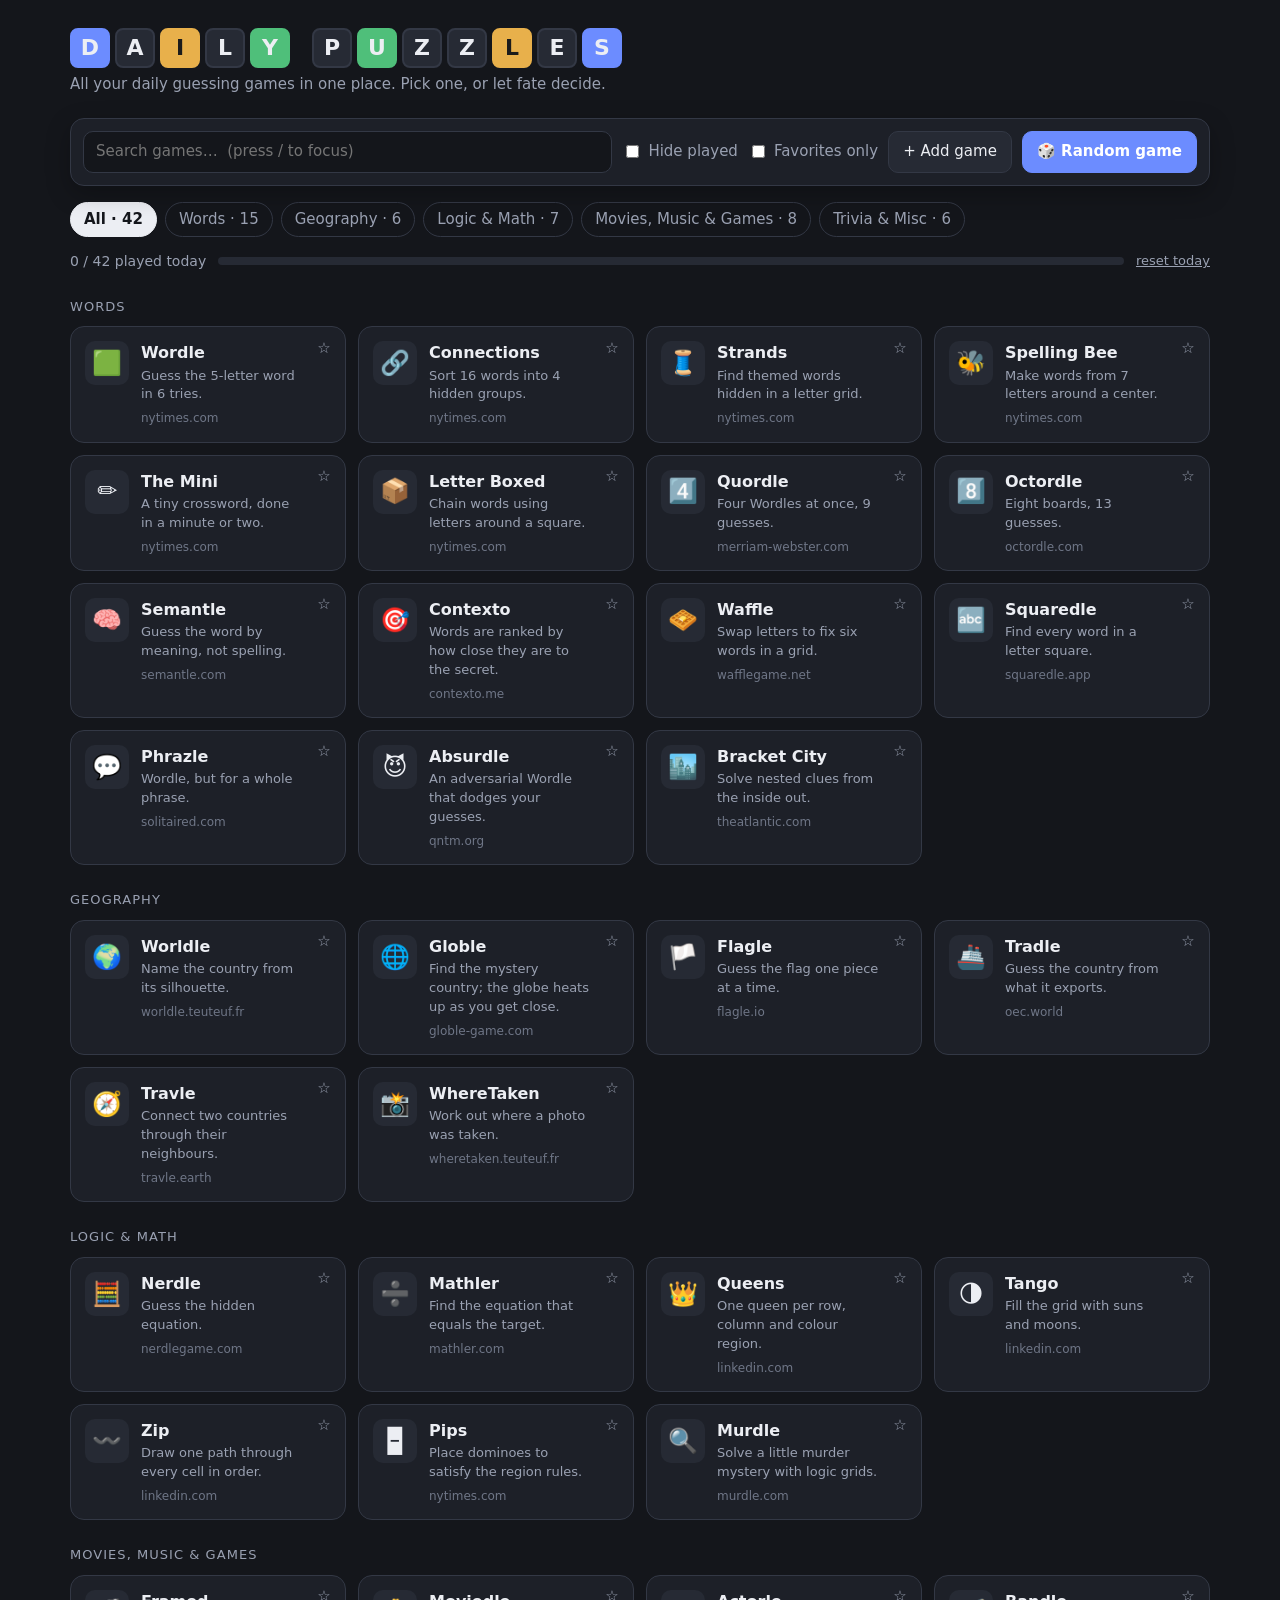
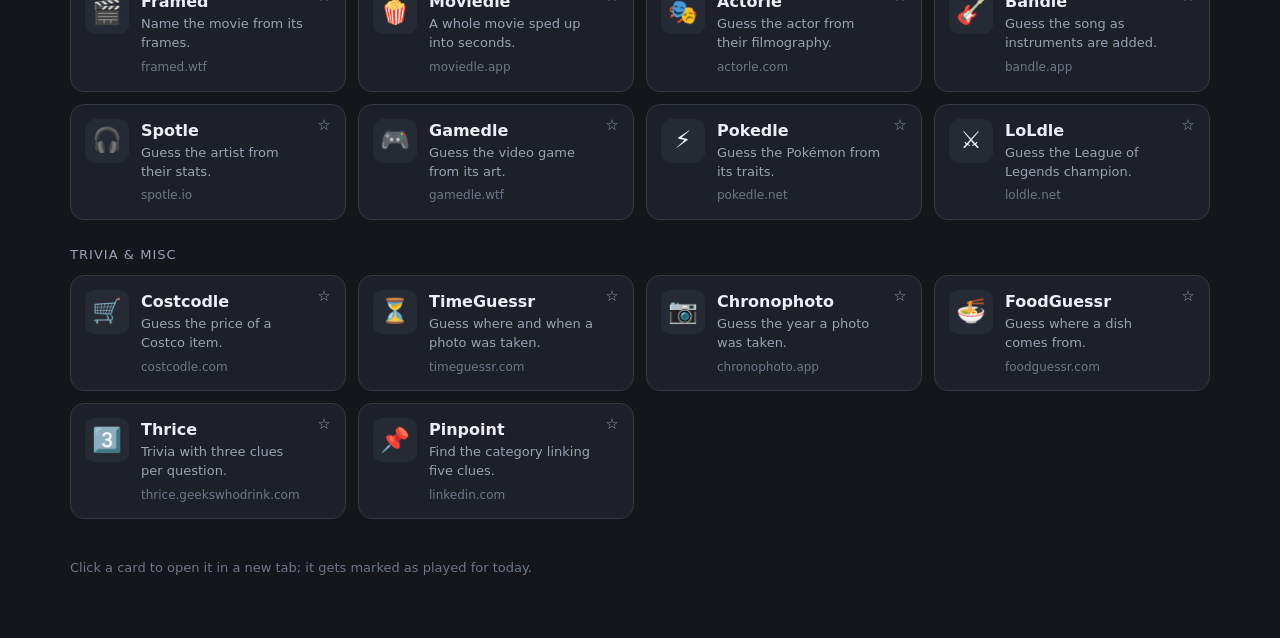
==== index.html @ e93428b4 "Puzzle Hub: daily guessing-game dashboard with random picker Co-Authored-By: Claude Opus 5.5 <norepl" ====
<!doctype html>
<html lang="en">
<head>
  <meta charset="utf-8">
  <meta name="viewport" content="width=device-width, initial-scale=1">
  <title>Daily Puzzles</title>
  <link rel="icon" href="data:image/svg+xml,<svg xmlns='http://www.w3.org/2000/svg' viewBox='0 0 100 100'><text y='.9em' font-size='90'>🧩</text></svg>">
  <link rel="stylesheet" href="style.css">
</head>
<body>
<div class="wrap">
  <header class="title">
    <div class="tiles" aria-label="Daily">
      <span class="tile a">D</span><span class="tile">A</span><span class="tile w">I</span><span class="tile">L</span><span class="tile g">Y</span>
    </div>
    <div class="tiles" aria-label="Puzzles">
      <span class="tile">P</span><span class="tile g">U</span><span class="tile">Z</span><span class="tile">Z</span><span class="tile w">L</span><span class="tile">E</span><span class="tile a">S</span>
    </div>
  </header>
  <p class="subtitle">All your daily guessing games in one place. Pick one, or let fate decide.</p>

  <div class="toolbar">
    <input id="search" class="search" type="search" placeholder="Search games…  (press / to focus)" autocomplete="off">
    <label class="toggle"><input type="checkbox" id="hidePlayed"> Hide played</label>
    <label class="toggle"><input type="checkbox" id="favOnly"> Favorites only</label>
    <button class="btn" id="addBtn">+ Add game</button>
    <a class="btn primary" id="randomBtn" href="random.html" title="Shortcut: R">🎲 Random game</a>
  </div>

  <div class="chips" id="chips"></div>

  <div class="progress">
    <span id="progressText"></span>
    <div class="bar"><span id="progressBar"></span></div>
    <button class="linkish" id="resetBtn">reset today</button>
  </div>

  <main id="list"></main>

  <footer class="footer">
    <span>Click a card to open it in a new tab; it gets marked as played for today.</span>
    <button class="linkish" id="restoreBtn" hidden>restore removed games</button>
  </footer>
</div>

<dialog id="addDialog">
  <form method="dialog" id="addForm">
    <h2>Add a game</h2>
    <label class="field">Name <input name="name" required maxlength="40" placeholder="e.g. Hexcodle"></label>
    <label class="field">URL <input name="url" type="url" required placeholder="https://…"></label>
    <div class="row">
      <label class="field">Category <select name="cat" id="catSelect"></select></label>
      <label class="field" style="flex:0 0 90px">Icon <input name="icon" maxlength="4" placeholder="🎲"></label>
    </div>
    <label class="field">Short description <input name="desc" maxlength="80" placeholder="Optional"></label>
    <div class="dialog-actions">
      <button class="btn ghost" value="cancel" formnovalidate>Cancel</button>
      <button class="btn primary" value="save">Add</button>
    </div>
  </form>
</dialog>

<script src="games.js"></script>
<script src="store.js"></script>
<script>
  const $ = sel => document.querySelector(sel);
  const ui = { cat: "", q: "", hidePlayed: false, favOnly: false };

  const prefs = JSON.parse(localStorage.getItem("daily-puzzles:ui") || "{}");
  Object.assign(ui, { cat: prefs.cat || "", hidePlayed: !!prefs.hidePlayed, favOnly: !!prefs.favOnly });
  $("#hidePlayed").checked = ui.hidePlayed;
  $("#favOnly").checked = ui.favOnly;
  const savePrefs = () => localStorage.setItem("daily-puzzles:ui",
    JSON.stringify({ cat: ui.cat, hidePlayed: ui.hidePlayed, favOnly: ui.favOnly }));

  const host = url => { try { return new URL(url).hostname.replace(/^www\./, ""); } catch { return url; } };
  const esc = s => String(s ?? "").replace(/[&<>"']/g, c => ({ "&": "&amp;", "<": "&lt;", ">": "&gt;", '"': "&quot;", "'": "&#39;" }[c]));

  function cardHTML(g, s) {
    const played = s.played.includes(g.id);
    const fav = s.favorites.includes(g.id);
    return `
      <a class="card ${played ? "played" : ""}" href="${esc(g.url)}" target="_blank" rel="noopener" data-id="${esc(g.id)}">
        <div class="icon">${played ? "✓" : esc(g.icon || "🎲")}</div>
        <div class="body">
          <div class="name">${esc(g.name)}<span class="done-badge">PLAYED</span></div>
          <div class="desc">${esc(g.desc || "")}</div>
          <div class="host">${esc(host(g.url))}</div>
        </div>
        <div class="card-actions">
          <button class="icon-btn ${fav ? "fav-on" : ""}" data-act="fav" title="${fav ? "Unfavorite" : "Favorite"}">${fav ? "★" : "☆"}</button>
          <button class="icon-btn more" data-act="played" title="${played ? "Mark as not played" : "Mark as played"}">${played ? "↺" : "✓"}</button>
          <button class="icon-btn more" data-act="remove" title="Remove from dashboard">✕</button>
        </div>
      </a>`;
  }

  function renderChips(all) {
    const cats = [...new Set([...window.CATEGORIES, ...all.map(g => g.cat)])].filter(Boolean);
    $("#chips").innerHTML = [["", "All"], ...cats.map(c => [c, c])]
      .map(([v, l]) => {
        const n = v ? all.filter(g => g.cat === v).length : all.length;
        return `<button class="chip ${ui.cat === v ? "on" : ""}" data-cat="${esc(v)}">${esc(l)} · ${n}</button>`;
      }).join("");
    $("#catSelect").innerHTML = cats.map(c => `<option>${esc(c)}</option>`).join("");
  }

  function render() {
    const s = Store.get();
    const all = Store.allGames();
    renderChips(all);

    // progress (out of the games in the current category)
    const pool = Store.filter(all, { cat: ui.cat });
    const done = pool.filter(g => s.played.includes(g.id)).length;
    $("#progressText").textContent = `${done} / ${pool.length} played today${ui.cat ? ` in ${ui.cat}` : ""}`;
    $("#progressBar").style.width = pool.length ? `${(done / pool.length) * 100}%` : "0";

    const shown = Store.filter(all, { cat: ui.cat, q: ui.q, fav: ui.favOnly, unplayed: ui.hidePlayed });

    // random link mirrors the current category / favorites filter
    const p = new URLSearchParams();
    if (ui.cat) p.set("cat", ui.cat);
    if (ui.favOnly) p.set("fav", "1");
    $("#randomBtn").href = "random.html" + (p.toString() ? "?" + p : "");

    $("#restoreBtn").hidden = Store.hiddenGames().length === 0;

    if (!shown.length) {
      $("#list").innerHTML = `<div class="empty">${ui.hidePlayed && !ui.q ? "🎉 You've played everything here today." : "No games match."}</div>`;
      return;
    }

    let html = "";
    const section = (title, games) => games.length
      ? `<div class="section-title">${esc(title)}</div><div class="grid">${games.map(g => cardHTML(g, s)).join("")}</div>` : "";

    if (ui.cat || ui.favOnly || ui.q) {
      html = section(ui.cat || (ui.favOnly ? "Favorites" : "Results"), shown);
    } else {
      const favs = shown.filter(g => s.favorites.includes(g.id));
      const rest = shown.filter(g => !s.favorites.includes(g.id));
      html += section("★ Favorites", favs);
      const cats = [...new Set(rest.map(g => g.cat))];
      cats.sort((a, b) => (window.CATEGORIES.indexOf(a) + 1 || 99) - (window.CATEGORIES.indexOf(b) + 1 || 99));
      for (const c of cats) html += section(c, rest.filter(g => g.cat === c));
    }
    $("#list").innerHTML = html;
  }

  // ---- events ----
  $("#list").addEventListener("click", e => {
    const card = e.target.closest(".card");
    if (!card) return;
    const id = card.dataset.id;
    const btn = e.target.closest("[data-act]");
    if (btn) {
      e.preventDefault();
      const act = btn.dataset.act;
      if (act === "fav") Store.toggleFavorite(id);
      if (act === "played") Store.get().played.includes(id) ? Store.unmarkPlayed(id) : Store.markPlayed(id);
      if (act === "remove") {
        const g = Store.allGames().find(x => x.id === id);
        if (!confirm(`Remove "${g?.name}" from the dashboard?`)) return;
        Store.removeGame(id);
      }
      render();
      return;
    }
    // normal click / middle click opens the site; mark as played
    Store.markPlayed(id);
    setTimeout(render, 50);
  });
  $("#list").addEventListener("auxclick", e => {
    const card = e.target.closest(".card");
    if (card && e.button === 1 && !e.target.closest("[data-act]")) { Store.markPlayed(card.dataset.id); setTimeout(render, 50); }
  });

  $("#chips").addEventListener("click", e => {
    const chip = e.target.closest(".chip");
    if (!chip) return;
    ui.cat = chip.dataset.cat;
    savePrefs(); render();
  });
  $("#search").addEventListener("input", e => { ui.q = e.target.value; render(); });
  $("#hidePlayed").addEventListener("change", e => { ui.hidePlayed = e.target.checked; savePrefs(); render(); });
  $("#favOnly").addEventListener("change", e => { ui.favOnly = e.target.checked; savePrefs(); render(); });
  $("#resetBtn").addEventListener("click", () => { if (confirm("Clear today's played marks?")) { Store.resetPlayed(); render(); } });
  $("#restoreBtn").addEventListener("click", () => { Store.restoreAll(); render(); });

  $("#addBtn").addEventListener("click", () => { $("#addForm").reset(); $("#addDialog").showModal(); });
  $("#addDialog").addEventListener("close", () => {
    if ($("#addDialog").returnValue !== "save") return;
    const f = new FormData($("#addForm"));
    const name = f.get("name").trim();
    Store.addCustom({
      id: "custom-" + name.toLowerCase().replace(/[^a-z0-9]+/g, "-") + "-" + Date.now().toString(36),
      name, url: f.get("url").trim(), cat: f.get("cat"),
      icon: f.get("icon").trim() || "🎲", desc: f.get("desc").trim(),
    });
    render();
  });

  document.addEventListener("keydown", e => {
    if (e.target.matches("input, textarea, select") || e.ctrlKey || e.metaKey || e.altKey) return;
    if (e.key === "/") { e.preventDefault(); $("#search").focus(); }
    if (e.key.toLowerCase() === "r") location.href = $("#randomBtn").href;
  });

  // refresh when coming back from another tab (e.g. after the random page marked something)
  window.addEventListener("focus", render);
  window.addEventListener("pageshow", render);

  render();
</script>
</body>
</html>
---- style.css ----
:root {
  --bg: #14161b;
  --panel: #1d2028;
  --panel-2: #262a34;
  --line: #333845;
  --text: #eceef3;
  --muted: #9aa1b2;
  --accent: #6c8cff;
  --good: #4fbf7a;
  --warm: #e8b04b;
  --danger: #e2605b;
  --radius: 14px;
}

* { box-sizing: border-box; }

html, body { margin: 0; }

body {
  background: var(--bg);
  color: var(--text);
  font: 15px/1.45 system-ui, -apple-system, "Segoe UI", Roboto, sans-serif;
  min-height: 100vh;
}

a { color: inherit; }

button, input, select {
  font: inherit;
  color: inherit;
}

.wrap { max-width: 1180px; margin: 0 auto; padding: 28px 20px 60px; }

/* ---------- Title tiles ---------- */
.title { display: flex; flex-wrap: wrap; gap: 14px 22px; align-items: center; margin-bottom: 6px; }
.tiles { display: flex; gap: 5px; }
.tile {
  width: 40px; height: 40px;
  display: grid; place-items: center;
  font-weight: 800; font-size: 22px; text-transform: uppercase;
  border-radius: 8px;
  background: var(--panel-2);
  border: 2px solid var(--line);
  animation: flip .5s ease both;
}
.tile.a { background: var(--accent); border-color: var(--accent); }
.tile.g { background: var(--good); border-color: var(--good); }
.tile.w { background: var(--warm); border-color: var(--warm); color: #1b1b1b; }
@keyframes flip { from { transform: rotateX(90deg); } to { transform: rotateX(0); } }

.subtitle { color: var(--muted); margin: 4px 0 22px; }

/* ---------- Toolbar ---------- */
.toolbar {
  display: flex; flex-wrap: wrap; gap: 10px; align-items: center;
  background: var(--panel);
  border: 1px solid var(--line);
  border-radius: var(--radius);
  padding: 12px;
  position: sticky; top: 10px; z-index: 5;
  box-shadow: 0 8px 24px rgba(0,0,0,.25);
}
.search {
  flex: 1 1 220px;
  background: var(--bg);
  border: 1px solid var(--line);
  border-radius: 10px;
  padding: 9px 12px;
  outline: none;
}
.search:focus { border-color: var(--accent); }

.btn {
  border: 1px solid var(--line);
  background: var(--panel-2);
  border-radius: 10px;
  padding: 9px 14px;
  cursor: pointer;
  white-space: nowrap;
  text-decoration: none;
  display: inline-flex; align-items: center; gap: 6px;
}
.btn:hover { border-color: var(--muted); }
.btn.primary { background: var(--accent); border-color: var(--accent); color: #fff; font-weight: 700; }
.btn.primary:hover { filter: brightness(1.1); }
.btn.ghost { background: transparent; }
.btn.small { padding: 5px 10px; font-size: 13px; }

.toggle { display: inline-flex; align-items: center; gap: 6px; color: var(--muted); cursor: pointer; user-select: none; }
.toggle input { accent-color: var(--accent); }

.chips { display: flex; flex-wrap: wrap; gap: 8px; margin: 16px 0 6px; }
.chip {
  border: 1px solid var(--line);
  background: transparent;
  color: var(--muted);
  border-radius: 999px;
  padding: 6px 13px;
  cursor: pointer;
}
.chip.on { background: var(--text); color: var(--bg); border-color: var(--text); font-weight: 600; }

/* ---------- Progress ---------- */
.progress { display: flex; align-items: center; gap: 12px; margin: 14px 0 18px; color: var(--muted); font-size: 14px; }
.bar { flex: 1; height: 8px; background: var(--panel-2); border-radius: 99px; overflow: hidden; }
.bar > span { display: block; height: 100%; background: var(--good); width: 0; transition: width .3s; }
.linkish { background: none; border: 0; color: var(--muted); text-decoration: underline; cursor: pointer; padding: 0; font-size: 13px; }
.linkish:hover { color: var(--text); }

/* ---------- Grid ---------- */
.section-title { font-size: 13px; letter-spacing: .08em; text-transform: uppercase; color: var(--muted); margin: 26px 0 10px; }
.grid { display: grid; grid-template-columns: repeat(auto-fill, minmax(240px, 1fr)); gap: 12px; }

.card {
  position: relative;
  display: flex; gap: 12px; align-items: flex-start;
  background: var(--panel);
  border: 1px solid var(--line);
  border-radius: var(--radius);
  padding: 14px 14px 14px 14px;
  text-decoration: none;
  transition: transform .12s, border-color .12s, background .12s;
}
.card:hover { transform: translateY(-2px); border-color: var(--accent); background: #212532; }
.card .icon {
  flex: none; width: 44px; height: 44px; border-radius: 10px;
  display: grid; place-items: center; font-size: 24px;
  background: var(--panel-2);
}
.card .body { min-width: 0; padding-right: 26px; }
.card .name { font-weight: 700; font-size: 16px; }
.card .desc { color: var(--muted); font-size: 13px; margin-top: 2px; }
.card .host { color: #6f7687; font-size: 12px; margin-top: 6px; overflow: hidden; text-overflow: ellipsis; white-space: nowrap; }

.card.played { opacity: .55; }
.card.played .icon { background: var(--good); }
.card .done-badge {
  display: none;
  font-size: 11px; font-weight: 700; color: var(--good);
  margin-left: 6px; vertical-align: 2px;
}
.card.played .done-badge { display: inline; }

.card-actions { position: absolute; top: 8px; right: 8px; display: flex; flex-direction: column; gap: 2px; }
.icon-btn {
  width: 26px; height: 26px; border-radius: 7px;
  border: 0; background: transparent; color: var(--muted);
  cursor: pointer; display: grid; place-items: center; font-size: 15px;
}
.icon-btn:hover { background: var(--panel-2); color: var(--text); }
.icon-btn.fav-on { color: var(--warm); }
.card .more { opacity: 0; }
.card:hover .more, .card:focus-within .more { opacity: 1; }

.empty { color: var(--muted); padding: 40px 0; text-align: center; }

.footer { margin-top: 40px; color: #6f7687; font-size: 13px; display: flex; gap: 16px; flex-wrap: wrap; }

/* ---------- Dialog ---------- */
dialog {
  background: var(--panel); color: var(--text);
  border: 1px solid var(--line); border-radius: var(--radius);
  padding: 22px; width: min(440px, 92vw);
}
dialog::backdrop { background: rgba(0,0,0,.6); }
dialog h2 { margin: 0 0 14px; font-size: 18px; }
.field { display: flex; flex-direction: column; gap: 4px; margin-bottom: 12px; font-size: 13px; color: var(--muted); }
.field input, .field select {
  background: var(--bg); border: 1px solid var(--line); border-radius: 9px; padding: 8px 10px; color: var(--text);
}
.row { display: flex; gap: 10px; }
.row > * { flex: 1; }
.dialog-actions { display: flex; justify-content: flex-end; gap: 8px; margin-top: 8px; }

/* ---------- Random page ---------- */
.random-page { display: grid; place-items: center; min-height: 100vh; padding: 20px; }
.spinner-card {
  width: min(520px, 100%);
  background: var(--panel);
  border: 1px solid var(--line);
  border-radius: 20px;
  padding: 34px 28px 26px;
  text-align: center;
  box-shadow: 0 20px 60px rgba(0,0,0,.4);
}
.spinner-card .label { color: var(--muted); font-size: 13px; letter-spacing: .1em; text-transform: uppercase; }
.reel {
  margin: 18px auto 8px;
  width: 120px; height: 120px; border-radius: 26px;
  display: grid; place-items: center; font-size: 64px;
  background: var(--panel-2);
  border: 2px solid var(--line);
}
.reel.landed { border-color: var(--good); animation: pop .35s ease; }
@keyframes pop { 50% { transform: scale(1.12); } }
.pick-name { font-size: 30px; font-weight: 800; margin-top: 10px; min-height: 42px; }
.pick-desc { color: var(--muted); min-height: 22px; }
.countdown { margin: 18px 0 6px; color: var(--muted); min-height: 22px; }
.random-actions { display: flex; gap: 8px; justify-content: center; flex-wrap: wrap; margin-top: 14px; }
.random-opts { display: flex; gap: 14px; justify-content: center; flex-wrap: wrap; margin-top: 20px; padding-top: 16px; border-top: 1px solid var(--line); font-size: 13px; }
.random-opts select { background: var(--bg); border: 1px solid var(--line); border-radius: 8px; padding: 4px 8px; }
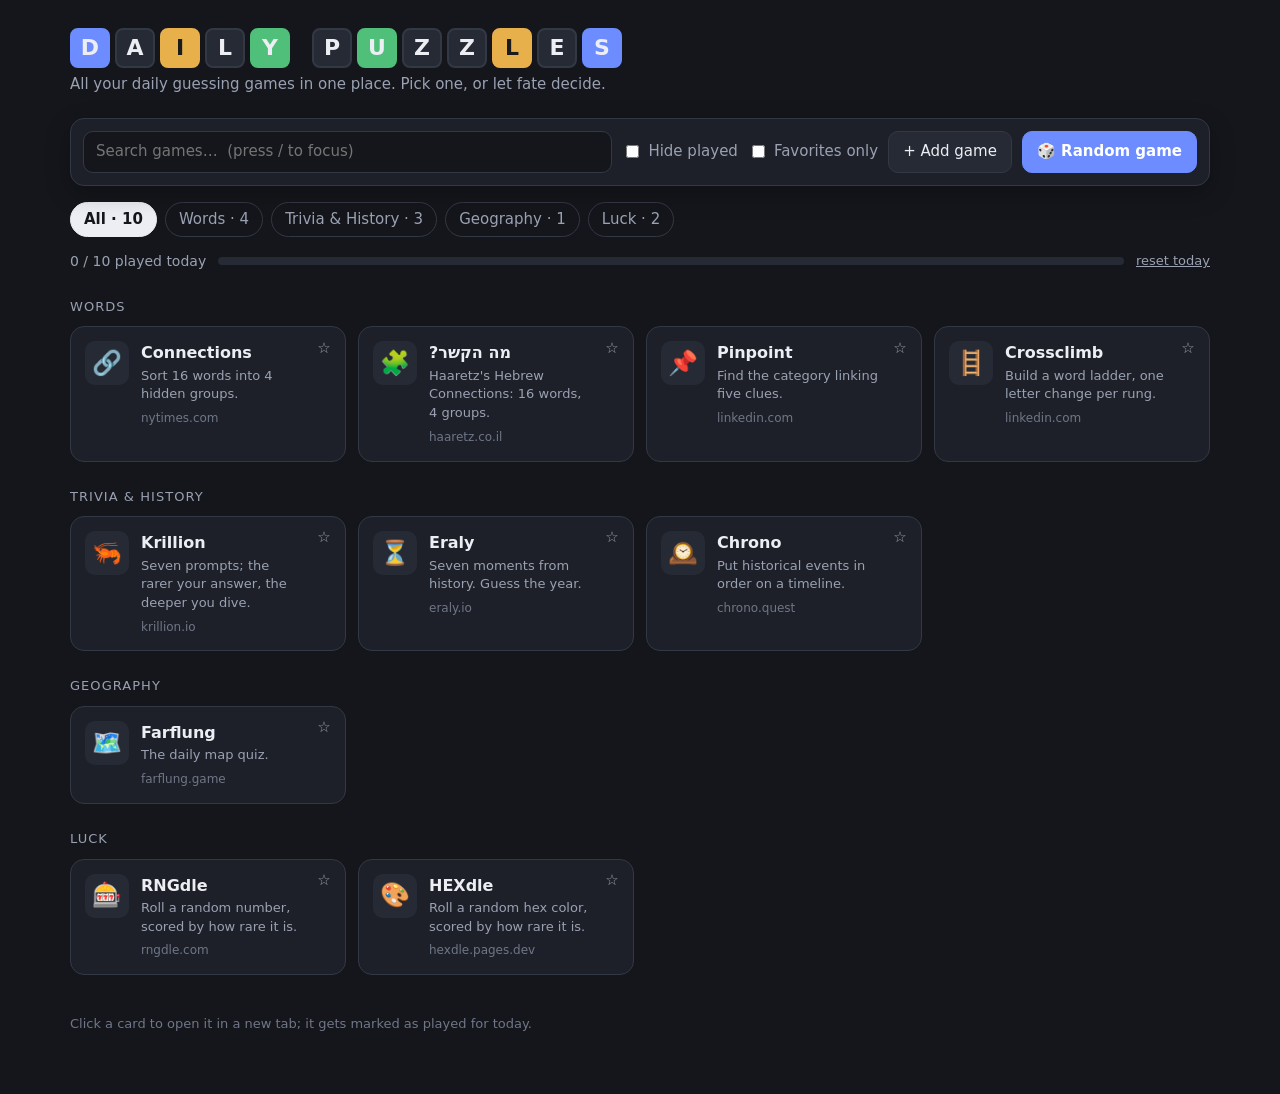
==== commit 1b6bc91a: "Replace game list with Krillion, Eraly, Farflung, HEXdle, RNGdle, Connections, Haaretz מה הקשר, Chro" ====
--- a/index.html
+++ b/index.html
@@ -46,7 +46,7 @@
 <dialog id="addDialog">
   <form method="dialog" id="addForm">
     <h2>Add a game</h2>
-    <label class="field">Name <input name="name" required maxlength="40" placeholder="e.g. Hexcodle"></label>
+    <label class="field">Name <input name="name" required maxlength="40" placeholder="e.g. Wordle"></label>
     <label class="field">URL <input name="url" type="url" required placeholder="https://…"></label>
     <div class="row">
       <label class="field">Category <select name="cat" id="catSelect"></select></label>
@@ -83,8 +83,8 @@
       <a class="card ${played ? "played" : ""}" href="${esc(g.url)}" target="_blank" rel="noopener" data-id="${esc(g.id)}">
         <div class="icon">${played ? "✓" : esc(g.icon || "🎲")}</div>
         <div class="body">
-          <div class="name">${esc(g.name)}<span class="done-badge">PLAYED</span></div>
-          <div class="desc">${esc(g.desc || "")}</div>
+          <div class="name"><bdi>${esc(g.name)}</bdi><span class="done-badge">PLAYED</span></div>
+          <div class="desc" dir="auto">${esc(g.desc || "")}</div>
           <div class="host">${esc(host(g.url))}</div>
         </div>
         <div class="card-actions">
